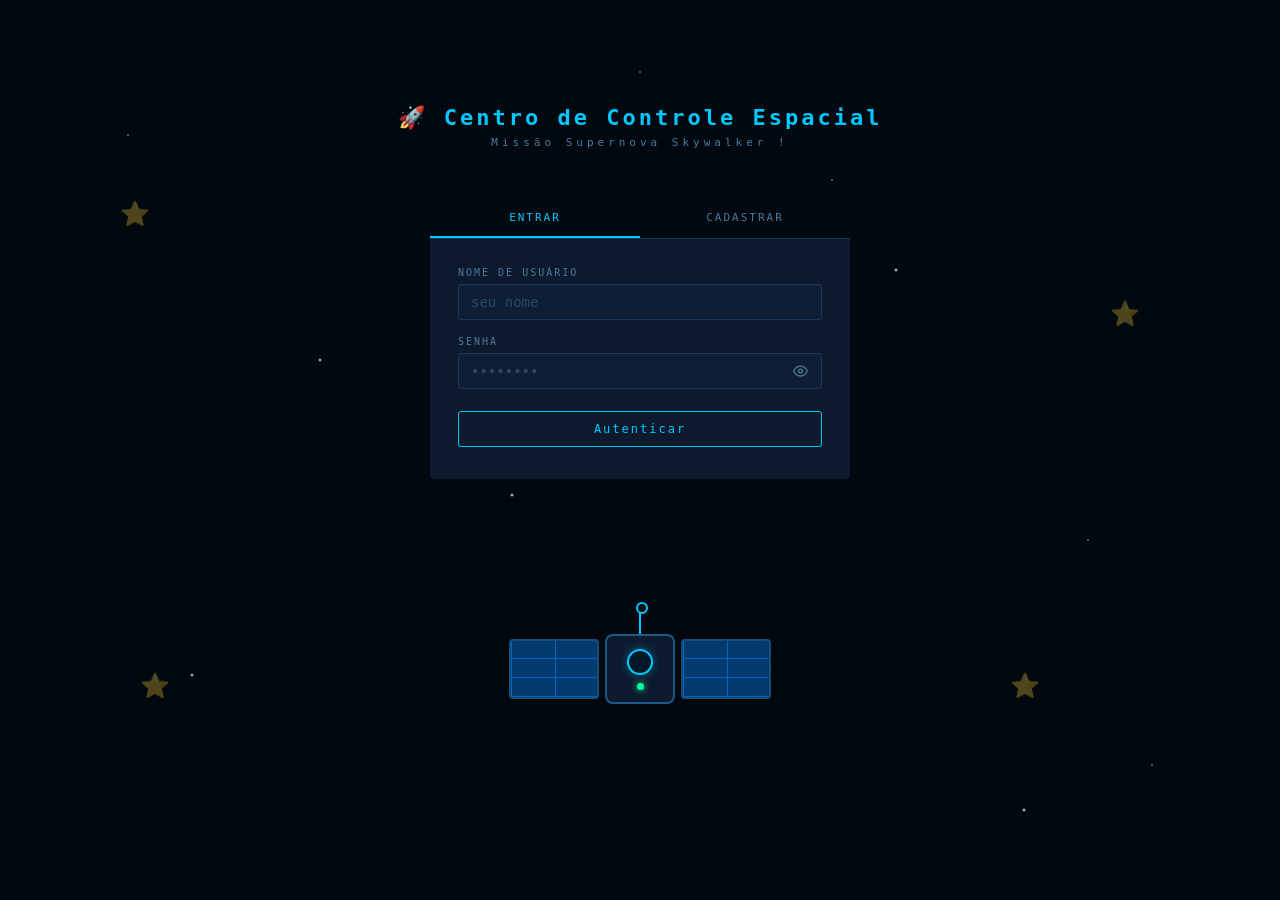
==== Missão Espacial Hyper 0.2.1/login.html @ ba753e0b "Add files via upload" ====
<!DOCTYPE html>
<html lang="pt-BR">
<head>
  <meta charset="UTF-8" />
  <meta name="viewport" content="width=device-width, initial-scale=1.0" />
  <title>Centro de Controle Espacial — Acesso</title>
  <link rel="stylesheet" href="style.css">
  <style>
    body { min-height:100vh; display:flex; flex-direction:column; align-items:center; justify-content:center; }
    header { margin-bottom:32px; }
    .login-wrap { width:100%; max-width:420px; }
    .tabs { display:flex; border-bottom:1px solid var(--borda); }
    .tab {
      flex:1; background:none; border:none; border-bottom:2px solid transparent;
      color:var(--cinza); font-family:monospace; font-size:11px; letter-spacing:2px;
      padding:10px 0 12px; cursor:pointer; text-transform:uppercase; transition:color .2s;
    }
    .tab:hover { color:var(--texto2); }
    .tab.ativo { color:var(--azul); border-bottom-color:var(--azul); }
    .card-login { background:var(--card); border-radius:0 0 4px 4px; padding:28px 28px 32px; }
    .form-section { display:none; }
    .form-section.ativa { display:block; }
    .campo { margin-bottom:16px; }
    .campo label { display:block; font-size:10px; letter-spacing:2px; color:var(--cinza); text-transform:uppercase; margin-bottom:6px; }
    .campo input {
      width:100%; background:#0f1e35; border:1px solid var(--borda); border-radius:3px;
      color:var(--texto); font-family:monospace; font-size:14px; padding:9px 12px; outline:none; transition:border-color .2s;
    }
    .campo input:focus { border-color:var(--azul); }
    .campo input::placeholder { color:#2a4a6a; }
    .pass-wrap { position:relative; }
    .pass-wrap input { padding-right:38px; }
    .olho {
      position:absolute; right:10px; top:50%; transform:translateY(-50%);
      background:none; border:none; cursor:pointer; padding:4px; color:var(--cinza); transition:color .2s; line-height:0;
    }
    .olho:hover { color:var(--azul); }
    .olho svg { width:15px; height:15px; }
    .btn-login { width:100%; margin-top:6px; }
    .msg { font-size:12px; padding:8px 12px; border-radius:3px; margin-top:14px; display:none; }
    .msg.ok   { display:block; color:var(--verde);    border:1px solid var(--verde);    background:rgba(0,255,157,.05); }
    .msg.erro { display:block; color:var(--vermelho); border:1px solid var(--vermelho); background:rgba(255,61,90,.05); }
  </style>
</head>
<body>

<header>
  <h1>🚀 Centro de Controle Espacial</h1>
  <p>Missão Supernova Skywalker !</p>
</header>

<div class="login-wrap">
  <div class="tabs">
    <button class="tab ativo" onclick="trocarTab('login',this)">Entrar</button>
    <button class="tab"       onclick="trocarTab('cadastro',this)">Cadastrar</button>
  </div>
  <div class="card-login">

    <div class="form-section ativa" id="secLogin">
      <div class="campo"><label>Nome de Usuário</label><input type="text" id="l-nome" placeholder="seu_nome" autocomplete="username" /></div>
      <div class="campo"><label>Senha</label>
        <div class="pass-wrap">
          <input type="password" id="l-senha" placeholder="••••••••" autocomplete="current-password" />
          <button class="olho" onclick="verSenha('l-senha',this)">
            <svg viewBox="0 0 24 24" fill="none" stroke="currentColor" stroke-width="2" class="icone-olho"><path d="M1 12s4-8 11-8 11 8 11 8-4 8-11 8-11-8-11-8z"/><circle cx="12" cy="12" r="3"/></svg>
          </button>
        </div>
      </div>
      <button class="btn azul btn-login" onclick="doLogin()">Autenticar</button>
      <div class="msg" id="msgLogin"></div>
    </div>

    <div class="form-section" id="secCadastro">
      <div class="campo"><label>Nome de Usuário</label><input type="text" id="c-nome" placeholder="escolha_um_nome" autocomplete="username" /></div>
      <div class="campo"><label>Senha</label>
        <div class="pass-wrap">
          <input type="password" id="c-senha" placeholder="••••••••" autocomplete="new-password" />
          <button class="olho" onclick="verSenha('c-senha',this)">
            <svg viewBox="0 0 24 24" fill="none" stroke="currentColor" stroke-width="2" class="icone-olho"><path d="M1 12s4-8 11-8 11 8 11 8-4 8-11 8-11-8-11-8z"/><circle cx="12" cy="12" r="3"/></svg>
          </button>
        </div>
      </div>
      <div class="campo"><label>Confirmar Senha</label>
        <div class="pass-wrap">
          <input type="password" id="c-senha2" placeholder="••••••••" autocomplete="new-password" />
          <button class="olho" onclick="verSenha('c-senha2',this)">
            <svg viewBox="0 0 24 24" fill="none" stroke="currentColor" stroke-width="2" class="icone-olho"><path d="M1 12s4-8 11-8 11 8 11 8-4 8-11 8-11-8-11-8z"/><circle cx="12" cy="12" r="3"/></svg>
          </button>
        </div>
      </div>
      <button class="btn verde btn-login" onclick="doCadastro()">Criar Conta</button>
      <div class="msg" id="msgCadastro"></div>
    </div>

  </div>
</div>

<div class="space-section">
  <div class="satelite-wrapper">
    <div class="satelite">
      <div class="painel"></div>
      <div class="corpo"><div class="antena"></div><div class="janela"></div><div class="led"></div></div>
      <div class="painel"></div>
    </div>
  </div>
</div>
<div class="estrelas"><span>⭐</span><span>⭐</span><span>⭐</span><span>⭐</span></div>

<script>
  const API = 'http://localhost:8080';
  const $ = id => document.getElementById(id);

  // Se já estiver logado, vai direto pro sistema
  if (localStorage.getItem('esp_session')) window.location.href = 'index.html';

  function trocarTab(tab, btn) {
    document.querySelectorAll('.tab').forEach(t => t.classList.remove('ativo'));
    btn.classList.add('ativo');
    $('secLogin').classList.toggle('ativa', tab === 'login');
    $('secCadastro').classList.toggle('ativa', tab === 'cadastro');
    limparMsgs();
  }

  function limparMsgs() {
    ['msgLogin','msgCadastro'].forEach(id => { $(id).className = 'msg'; $(id).textContent = ''; });
  }

  function msg(id, tipo, txt) { $(id).className = 'msg ' + tipo; $(id).textContent = txt; }

  function verSenha(inputId, btn) {
    const inp = $(inputId);
    inp.type = inp.type === 'password' ? 'text' : 'password';
    btn.querySelector('.icone-olho').innerHTML = inp.type === 'text'
      ? '<line x1="1" y1="1" x2="23" y2="23"/><path d="M17.94 17.94A10.07 10.07 0 0 1 12 20c-7 0-11-8-11-8a18.45 18.45 0 0 1 5.06-5.94"/><path d="M9.9 4.24A9.12 9.12 0 0 1 12 4c7 0 11 8 11 8a18.5 18.5 0 0 1-2.16 3.19"/>'
      : '<path d="M1 12s4-8 11-8 11 8 11 8-4 8-11 8-11-8-11-8z"/><circle cx="12" cy="12" r="3"/>';
  }

  async function chamarAPI(endpoint, body) {
    const res = await fetch(`${API}${endpoint}`, {
      method: 'POST',
      headers: { 'Content-Type': 'application/json' },
      body: JSON.stringify(body)
    });
    return { ok: res.ok, data: await res.json() };
  }

  async function doLogin() {
    const nome = $('l-nome').value.trim(), senha = $('l-senha').value;
    if (!nome || !senha) return msg('msgLogin','erro','Preencha todos os campos.');
    try {
      const { ok, data } = await chamarAPI('/auth/login', { nome, senha });
      if (ok) { localStorage.setItem('esp_session', data.usuario); window.location.href = 'index.html'; }
      else msg('msgLogin','erro', data.erro);
    } catch { msg('msgLogin','erro','Não foi possível conectar ao servidor.'); }
  }

  async function doCadastro() {
    const nome = $('c-nome').value.trim(), senha = $('c-senha').value, senha2 = $('c-senha2').value;
    if (!nome || !senha || !senha2) return msg('msgCadastro','erro','Preencha todos os campos.');
    if (nome.length < 3)  return msg('msgCadastro','erro','Nome precisa ter ao menos 3 caracteres.');
    if (senha.length < 4) return msg('msgCadastro','erro','Senha precisa ter ao menos 4 caracteres.');
    if (senha !== senha2) return msg('msgCadastro','erro','As senhas não coincidem.');
    try {
      const { ok, data } = await chamarAPI('/auth/cadastrar', { nome, senha });
      if (ok) {
        msg('msgCadastro','ok', data.mensagem + ' Entrando...');
        setTimeout(() => { localStorage.setItem('esp_session', nome); window.location.href = 'index.html'; }, 1200);
      } else msg('msgCadastro','erro', data.erro);
    } catch { msg('msgCadastro','erro','Não foi possível conectar ao servidor.'); }
  }

  document.addEventListener('keydown', e => {
    if (e.key === 'Enter') $('secLogin').classList.contains('ativa') ? doLogin() : doCadastro();
  });
</script>
</body>
</html>
---- Missão Espacial Hyper 0.2.1/style.css ----
/* ── Variáveis ── */
:root {
  --fundo:    #060b14;
  --card:     #0d1a2e;
  --borda:    #1a3a5c;
  --azul:     #00c8ff;
  --verde:    #00ff9d;
  --laranja:  #ff6b35;
  --vermelho: #ff3d5a;
  --amarelo:  #ffc107;
  --texto:    #c8dff0;
  --texto2:   #7aadce;
  --cinza:    #4a7a9b;
}

/* ── Base ── */
* { box-sizing: border-box; margin: 0; padding: 0; }
body {
  background: transparent;
  color: var(--texto);
  font-family: monospace;
  font-size: 15px;
  padding: 20px;
  max-width: 900px;
  margin: 0 auto;
}

/* Fundo estrelado cobrindo toda a tela */
body::before {
  content: '';
  position: fixed;
  inset: 0;
  z-index: -1;
  background-color: #02080f;
  background-image:
    radial-gradient(1px 1px at 10% 15%, #fff 0%, transparent 100%),
    radial-gradient(2px 2px at 25% 40%, #fff 0%, transparent 100%),
    radial-gradient(1px 1px at 50% 8%,  #fff 0%, transparent 100%),
    radial-gradient(2px 2px at 70% 30%, #fff 0%, transparent 100%),
    radial-gradient(1px 1px at 85% 60%, #fff 0%, transparent 100%),
    radial-gradient(2px 2px at 15% 75%, #fff 0%, transparent 100%),
    radial-gradient(1px 1px at 90% 85%, #fff 0%, transparent 100%),
    radial-gradient(2px 2px at 40% 55%, #fff 0%, transparent 100%),
    radial-gradient(1px 1px at 65% 20%, #fff 0%, transparent 100%),
    radial-gradient(2px 2px at 80% 90%, #fff 0%, transparent 100%);
}

/* ── Header ── */
header {
  text-align: center;
  padding: 24px 0 20px;
  margin-bottom: 24px;
}
header h1 { font-size: 22px; color: var(--azul); letter-spacing: 3px; }
header p  { font-size: 11px; color: var(--cinza); margin-top: 6px; letter-spacing: 4px; }

/* ── Nav ── */
nav {
  display: flex;
  gap: 4px;
  border-bottom: 1px solid var(--borda);
  margin-bottom: 24px;
  overflow-x: auto;
}
nav button {
  background: none;
  border: none;
  border-bottom: 2px solid transparent;
  color: var(--cinza);
  font-family: monospace;
  font-size: 12px;
  letter-spacing: 2px;
  padding: 10px 18px 12px;
  cursor: pointer;
  white-space: nowrap;
}
nav button:hover { color: var(--texto2); }
nav button.ativo { color: var(--azul); border-bottom-color: var(--azul); }

/* ── Abas ── */
.aba { display: none; }
.aba.ativa { display: block; }

/* ── Card ── */
.card {
  background: var(--card);
  border: 1px solid var(--borda);
  border-radius: 4px;
  padding: 24px;
  margin-bottom: 16px;
}
.card h2 {
  font-size: 13px;
  letter-spacing: 3px;
  color: var(--azul);
  margin-bottom: 16px;
  text-transform: uppercase;
}

/* ── Formulário ── */
.formulario {
  display: grid;
  grid-template-columns: repeat(auto-fit, minmax(200px, 1fr));
  gap: 14px;
  margin-bottom: 16px;
}
.formulario label {
  display: flex;
  flex-direction: column;
  gap: 5px;
  font-size: 11px;
  color: var(--cinza);
  letter-spacing: 1px;
  text-transform: uppercase;
}
.formulario input,
.formulario select,
.controles select {
  background: #0f1e35;
  border: 1px solid var(--borda);
  border-radius: 3px;
  color: var(--texto);
  font-family: monospace;
  font-size: 13px;
  padding: 8px 10px;
  outline: none;
}
.formulario input:focus,
.formulario select:focus,
.controles select:focus { border-color: var(--azul); }
input[type="number"] { -moz-appearance: textfield; }
input[type="number"]::-webkit-inner-spin-button,
input[type="number"]::-webkit-outer-spin-button { -webkit-appearance: none; }

/* ── Botões ── */
.btn {
  border: 1px solid;
  border-radius: 3px;
  background: transparent;
  font-family: monospace;
  font-size: 12px;
  letter-spacing: 2px;
  padding: 10px 22px;
  cursor: pointer;
  transition: opacity .2s;
}
.btn:hover    { opacity: .8; }
.btn.azul     { color: var(--azul);     border-color: var(--azul); }
.btn.verde    { color: var(--verde);    border-color: var(--verde); }
.btn.vermelho { color: var(--vermelho); border-color: var(--vermelho); }
.btn.cinza    { color: var(--cinza);    border-color: var(--cinza); }

/* ── Alertas ── */
.alerta { font-size: 12px; padding: 8px 12px; border-radius: 3px; margin-bottom: 14px; display: none; }
.alerta.ok   { display:block; color:var(--verde);    border:1px solid var(--verde);    background:rgba(0,255,157,.05); }
.alerta.erro { display:block; color:var(--vermelho); border:1px solid var(--vermelho); background:rgba(255,61,90,.05); }

/* ── Hangar ── */
h2 { font-size: 13px; color: var(--texto2); letter-spacing: 2px; margin-bottom: 14px; }
.vazio { color: var(--cinza); font-size: 12px; padding: 30px; text-align: center; }
.item {
  background: #0c1626;
  border: 1px solid var(--borda);
  border-radius: 4px;
  padding: 14px 18px;
  margin-bottom: 10px;
  display: flex;
  flex-wrap: wrap;
  gap: 10px 24px;
  align-items: center;
}
.item strong { font-size: 14px; color: var(--texto); width: 100%; }
.item span   { font-size: 12px; color: var(--texto2); }
.badge {
  font-size: 10px;
  color: var(--azul);
  border: 1px solid var(--borda);
  background: rgba(0,200,255,.08);
  padding: 2px 8px;
  border-radius: 2px;
}

/* ── Telemetria ── */
.telemetria {
  display: grid;
  grid-template-columns: repeat(auto-fit, minmax(150px, 1fr));
  gap: 10px;
  margin-bottom: 16px;
}
.tele {
  background: #0c1626;
  border: 1px solid var(--borda);
  border-radius: 4px;
  padding: 12px 14px;
  display: flex;
  flex-direction: column;
  gap: 4px;
}
.tele-label { font-size: 10px; color: var(--cinza); letter-spacing: 2px; text-transform: uppercase; }
.tele-valor { font-size: 20px; font-weight: bold; color: var(--verde); }

/* ── Terminal ── */
.controles {
  display: flex;
  gap: 10px;
  flex-wrap: wrap;
  align-items: center;
  margin-bottom: 14px;
}
.controles select { flex: 1; min-width: 160px; }
#terminal {
  background: #02080f;
  border: 1px solid var(--borda);
  border-radius: 4px;
  padding: 20px;
  min-height: 200px;
  display: flex;
  flex-direction: column;
  gap: 4px;
}
#terminal span {
  font-size: 13px;
  line-height: 1.8;
  color: var(--texto2);
  opacity: 0;
  animation: aparecer .3s forwards;
}
#terminal span.azul    { color: var(--azul); }
#terminal span.verde   { color: var(--verde); }
#terminal span.amarelo { color: var(--amarelo); }
#terminal span.vermelho{ color: var(--vermelho); }
@keyframes aparecer { to { opacity: 1; } }

/* ── Trajetória ── */
.traj-svg {
  width: 100%;
  border-radius: 4px;
  border: 1px solid var(--borda);
  display: block;
  margin-top: 14px;
}
.traj-info {
  display: flex;
  flex-wrap: wrap;
  gap: 10px 24px;
  background: #0c1626;
  border: 1px solid var(--borda);
  border-radius: 4px;
  padding: 12px 16px;
  font-size: 12px;
  color: var(--texto2);
  margin-top: 14px;
}
.traj-info b { color: var(--azul); }

/* ── Satélite ── */
.space-section {
  min-height: 300px;
  display: flex;
  flex-direction: column;
  align-items: center;
  justify-content: center;
  margin-top: 40px;
}

.satelite-wrapper {
  z-index: 1;
  position: relative;
  animation: flutuar 6s ease-in-out infinite;
}

@keyframes flutuar {
  0%, 100% { transform: translateY(0)     rotate(-2deg); }
  50%       { transform: translateY(-24px) rotate(2deg); }
}

.satelite {
  display: flex;
  align-items: center;
  gap: 6px;
}

.painel {
  width: 90px;
  height: 60px;
  background:
    repeating-linear-gradient(90deg, #0066bb 0px, #0066bb 1px, transparent 1px, transparent 44px),
    repeating-linear-gradient(0deg,  #0066bb 0px, #0066bb 1px, transparent 1px, transparent 19px),
    #003a6e;
  border: 2px solid #1a4a7a;
  border-radius: 4px;
}

.corpo {
  width: 70px;
  height: 70px;
  background: #0d1a2e;
  border: 2px solid #1a5a8a;
  border-radius: 8px;
  display: flex;
  flex-direction: column;
  align-items: center;
  justify-content: center;
  gap: 8px;
  position: relative;
}

.antena {
  width: 2px;
  height: 22px;
  background: #00c8ff;
  position: absolute;
  top: -24px;
}
.antena::after {
  content: '';
  width: 8px;
  height: 8px;
  border: 2px solid #00c8ff;
  border-radius: 50%;
  position: absolute;
  top: -10px;
  left: -3px;
}

.janela {
  width: 26px;
  height: 26px;
  border-radius: 50%;
  border: 2px solid #00c8ff;
  background: #001828;
  box-shadow: 0 0 8px rgba(0,200,255,0.4);
}

.led {
  width: 7px;
  height: 7px;
  border-radius: 50%;
  background: #00ff9d;
  box-shadow: 0 0 6px #00ff9d;
  animation: piscar 1.5s ease-in-out infinite;
}

@keyframes piscar {
  50% { opacity: 0.2; }
}

.space-label {
  margin-top: 20px;
  color: var(--azul);
  font-size: 11px;
  letter-spacing: 4px;
  opacity: 0.45;
  z-index: 1;
  position: relative;
}

.estrelas { position: fixed; inset: 0; pointer-events: none; z-index: 0; }
.estrelas span { position: absolute; font-size: 24px; opacity: 0.3; }
.estrelas span:nth-child(1) { top: 200px;    left: 120px;   }
.estrelas span:nth-child(2) { top: 300px;    right: 140px;  }
.estrelas span:nth-child(3) { bottom: 200px; left: 140px;   }
.estrelas span:nth-child(4) { bottom: 200px; right: 240px;  }
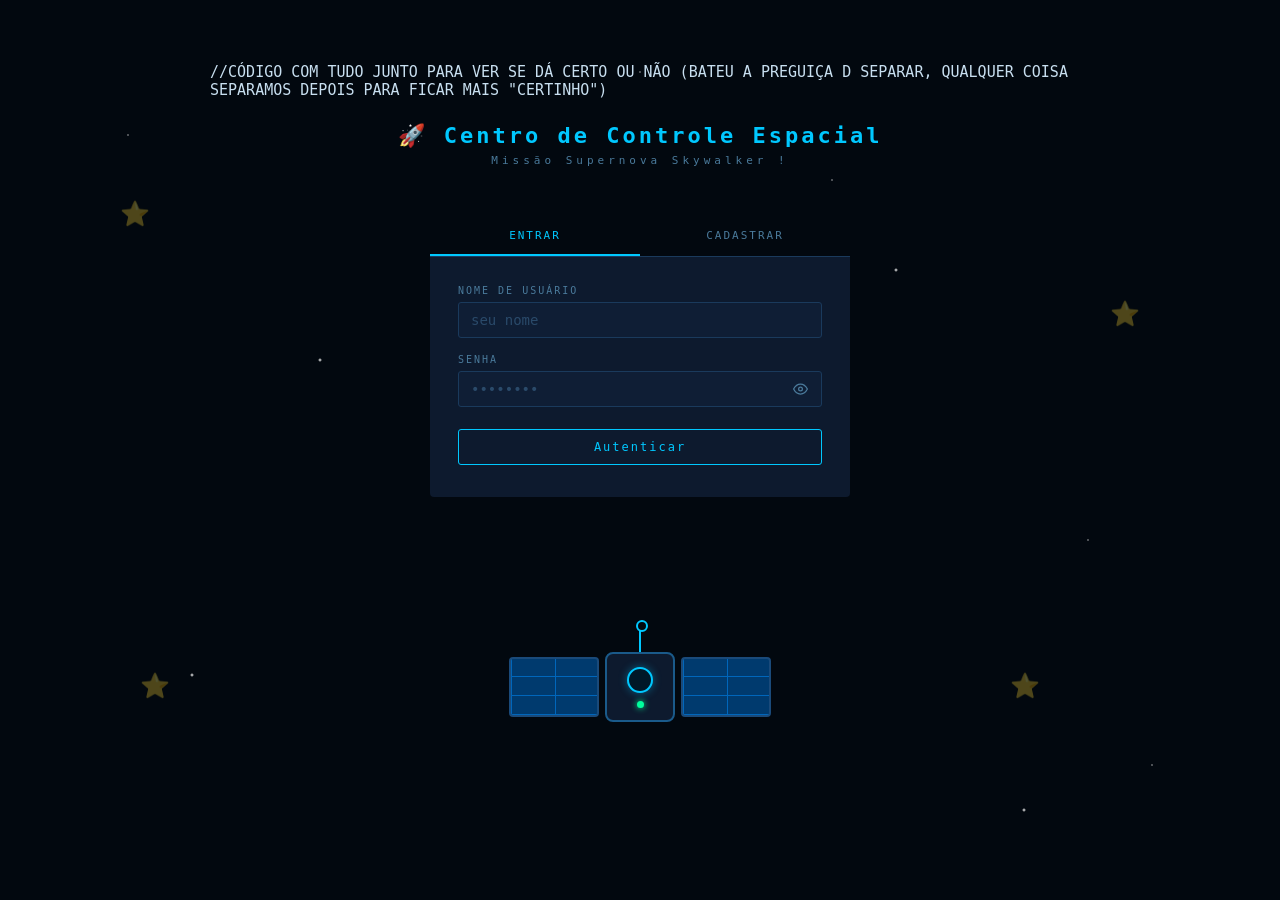
==== commit a73be303: "Refactor login.html for improved structure" ====
--- a/Missão Espacial Hyper 0.2.1/login.html
+++ b/Missão Espacial Hyper 0.2.1/login.html
@@ -1,6 +1,7 @@
 <!DOCTYPE html>
 <html lang="pt-BR">
 <head>
+   //CÓDIGO COM TUDO JUNTO PARA VER SE DÁ CERTO OU NÃO (BATEU A PREGUIÇA D SEPARAR, QUALQUER COISA SEPARAMOS DEPOIS PARA FICAR MAIS "CERTINHO")
   <meta charset="UTF-8" />
   <meta name="viewport" content="width=device-width, initial-scale=1.0" />
   <title>Centro de Controle Espacial — Acesso</title>
@@ -174,4 +175,4 @@
   });
 </script>
 </body>
-</html>+</html>
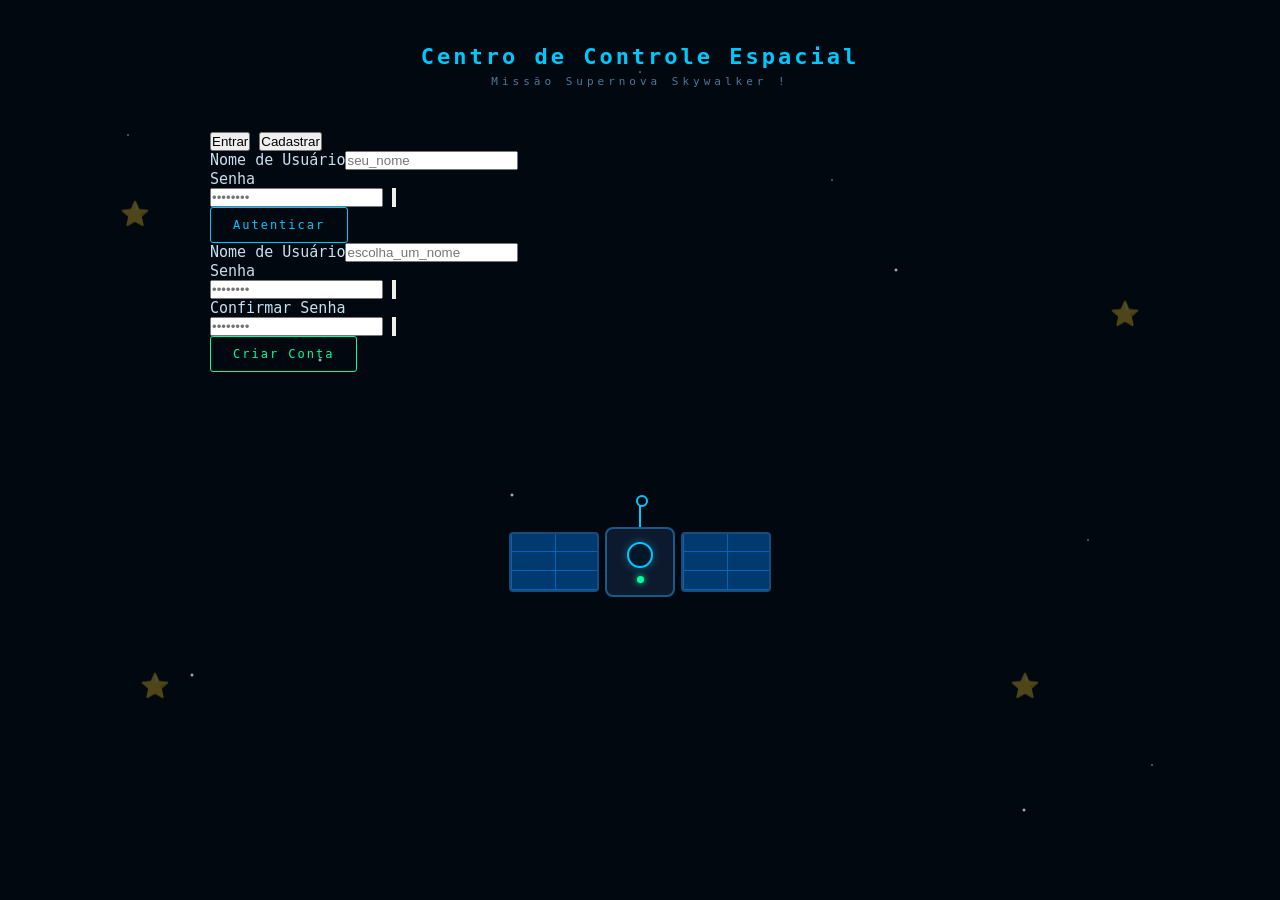
==== commit 2c06eb83: "Update login.html" ====
--- a/Missão Espacial Hyper 0.2.1/login.html
+++ b/Missão Espacial Hyper 0.2.1/login.html
@@ -1,52 +1,16 @@
 <!DOCTYPE html>
 <html lang="pt-BR">
 <head>
-   //CÓDIGO COM TUDO JUNTO PARA VER SE DÁ CERTO OU NÃO (BATEU A PREGUIÇA D SEPARAR, QUALQUER COISA SEPARAMOS DEPOIS PARA FICAR MAIS "CERTINHO")
   <meta charset="UTF-8" />
   <meta name="viewport" content="width=device-width, initial-scale=1.0" />
   <title>Centro de Controle Espacial — Acesso</title>
   <link rel="stylesheet" href="style.css">
-  <style>
-    body { min-height:100vh; display:flex; flex-direction:column; align-items:center; justify-content:center; }
-    header { margin-bottom:32px; }
-    .login-wrap { width:100%; max-width:420px; }
-    .tabs { display:flex; border-bottom:1px solid var(--borda); }
-    .tab {
-      flex:1; background:none; border:none; border-bottom:2px solid transparent;
-      color:var(--cinza); font-family:monospace; font-size:11px; letter-spacing:2px;
-      padding:10px 0 12px; cursor:pointer; text-transform:uppercase; transition:color .2s;
-    }
-    .tab:hover { color:var(--texto2); }
-    .tab.ativo { color:var(--azul); border-bottom-color:var(--azul); }
-    .card-login { background:var(--card); border-radius:0 0 4px 4px; padding:28px 28px 32px; }
-    .form-section { display:none; }
-    .form-section.ativa { display:block; }
-    .campo { margin-bottom:16px; }
-    .campo label { display:block; font-size:10px; letter-spacing:2px; color:var(--cinza); text-transform:uppercase; margin-bottom:6px; }
-    .campo input {
-      width:100%; background:#0f1e35; border:1px solid var(--borda); border-radius:3px;
-      color:var(--texto); font-family:monospace; font-size:14px; padding:9px 12px; outline:none; transition:border-color .2s;
-    }
-    .campo input:focus { border-color:var(--azul); }
-    .campo input::placeholder { color:#2a4a6a; }
-    .pass-wrap { position:relative; }
-    .pass-wrap input { padding-right:38px; }
-    .olho {
-      position:absolute; right:10px; top:50%; transform:translateY(-50%);
-      background:none; border:none; cursor:pointer; padding:4px; color:var(--cinza); transition:color .2s; line-height:0;
-    }
-    .olho:hover { color:var(--azul); }
-    .olho svg { width:15px; height:15px; }
-    .btn-login { width:100%; margin-top:6px; }
-    .msg { font-size:12px; padding:8px 12px; border-radius:3px; margin-top:14px; display:none; }
-    .msg.ok   { display:block; color:var(--verde);    border:1px solid var(--verde);    background:rgba(0,255,157,.05); }
-    .msg.erro { display:block; color:var(--vermelho); border:1px solid var(--vermelho); background:rgba(255,61,90,.05); }
-  </style>
+  <link rel="stylesheet" href="login.css">
 </head>
 <body>
 
 <header>
-  <h1>🚀 Centro de Controle Espacial</h1>
+  <h1> Centro de Controle Espacial</h1>
   <p>Missão Supernova Skywalker !</p>
 </header>
 
@@ -107,72 +71,6 @@
 </div>
 <div class="estrelas"><span>⭐</span><span>⭐</span><span>⭐</span><span>⭐</span></div>
 
-<script>
-  const API = 'http://localhost:8080';
-  const $ = id => document.getElementById(id);
-
-  // Se já estiver logado, vai direto pro sistema
-  if (localStorage.getItem('esp_session')) window.location.href = 'index.html';
-
-  function trocarTab(tab, btn) {
-    document.querySelectorAll('.tab').forEach(t => t.classList.remove('ativo'));
-    btn.classList.add('ativo');
-    $('secLogin').classList.toggle('ativa', tab === 'login');
-    $('secCadastro').classList.toggle('ativa', tab === 'cadastro');
-    limparMsgs();
-  }
-
-  function limparMsgs() {
-    ['msgLogin','msgCadastro'].forEach(id => { $(id).className = 'msg'; $(id).textContent = ''; });
-  }
-
-  function msg(id, tipo, txt) { $(id).className = 'msg ' + tipo; $(id).textContent = txt; }
-
-  function verSenha(inputId, btn) {
-    const inp = $(inputId);
-    inp.type = inp.type === 'password' ? 'text' : 'password';
-    btn.querySelector('.icone-olho').innerHTML = inp.type === 'text'
-      ? '<line x1="1" y1="1" x2="23" y2="23"/><path d="M17.94 17.94A10.07 10.07 0 0 1 12 20c-7 0-11-8-11-8a18.45 18.45 0 0 1 5.06-5.94"/><path d="M9.9 4.24A9.12 9.12 0 0 1 12 4c7 0 11 8 11 8a18.5 18.5 0 0 1-2.16 3.19"/>'
-      : '<path d="M1 12s4-8 11-8 11 8 11 8-4 8-11 8-11-8-11-8z"/><circle cx="12" cy="12" r="3"/>';
-  }
-
-  async function chamarAPI(endpoint, body) {
-    const res = await fetch(`${API}${endpoint}`, {
-      method: 'POST',
-      headers: { 'Content-Type': 'application/json' },
-      body: JSON.stringify(body)
-    });
-    return { ok: res.ok, data: await res.json() };
-  }
-
-  async function doLogin() {
-    const nome = $('l-nome').value.trim(), senha = $('l-senha').value;
-    if (!nome || !senha) return msg('msgLogin','erro','Preencha todos os campos.');
-    try {
-      const { ok, data } = await chamarAPI('/auth/login', { nome, senha });
-      if (ok) { localStorage.setItem('esp_session', data.usuario); window.location.href = 'index.html'; }
-      else msg('msgLogin','erro', data.erro);
-    } catch { msg('msgLogin','erro','Não foi possível conectar ao servidor.'); }
-  }
-
-  async function doCadastro() {
-    const nome = $('c-nome').value.trim(), senha = $('c-senha').value, senha2 = $('c-senha2').value;
-    if (!nome || !senha || !senha2) return msg('msgCadastro','erro','Preencha todos os campos.');
-    if (nome.length < 3)  return msg('msgCadastro','erro','Nome precisa ter ao menos 3 caracteres.');
-    if (senha.length < 4) return msg('msgCadastro','erro','Senha precisa ter ao menos 4 caracteres.');
-    if (senha !== senha2) return msg('msgCadastro','erro','As senhas não coincidem.');
-    try {
-      const { ok, data } = await chamarAPI('/auth/cadastrar', { nome, senha });
-      if (ok) {
-        msg('msgCadastro','ok', data.mensagem + ' Entrando...');
-        setTimeout(() => { localStorage.setItem('esp_session', nome); window.location.href = 'index.html'; }, 1200);
-      } else msg('msgCadastro','erro', data.erro);
-    } catch { msg('msgCadastro','erro','Não foi possível conectar ao servidor.'); }
-  }
-
-  document.addEventListener('keydown', e => {
-    if (e.key === 'Enter') $('secLogin').classList.contains('ativa') ? doLogin() : doCadastro();
-  });
-</script>
+<script src="login.js"></script>
 </body>
 </html>
